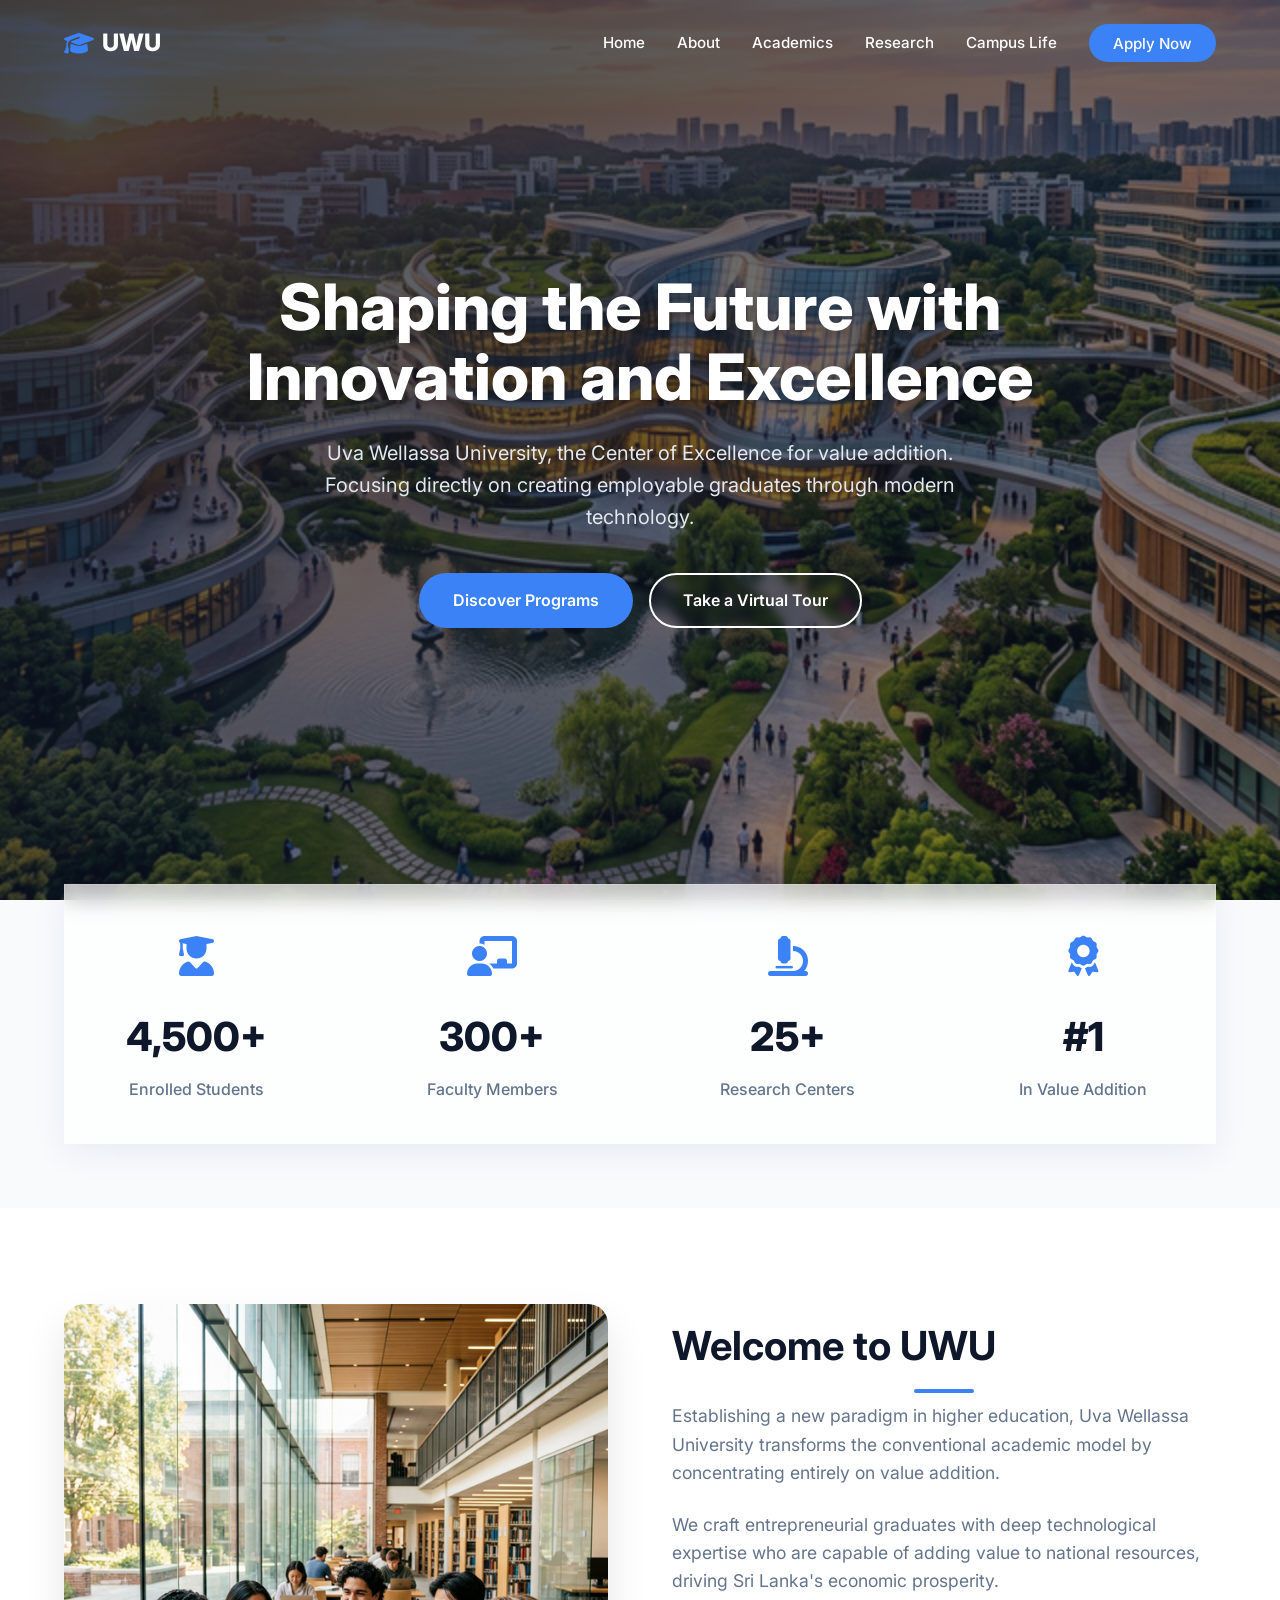
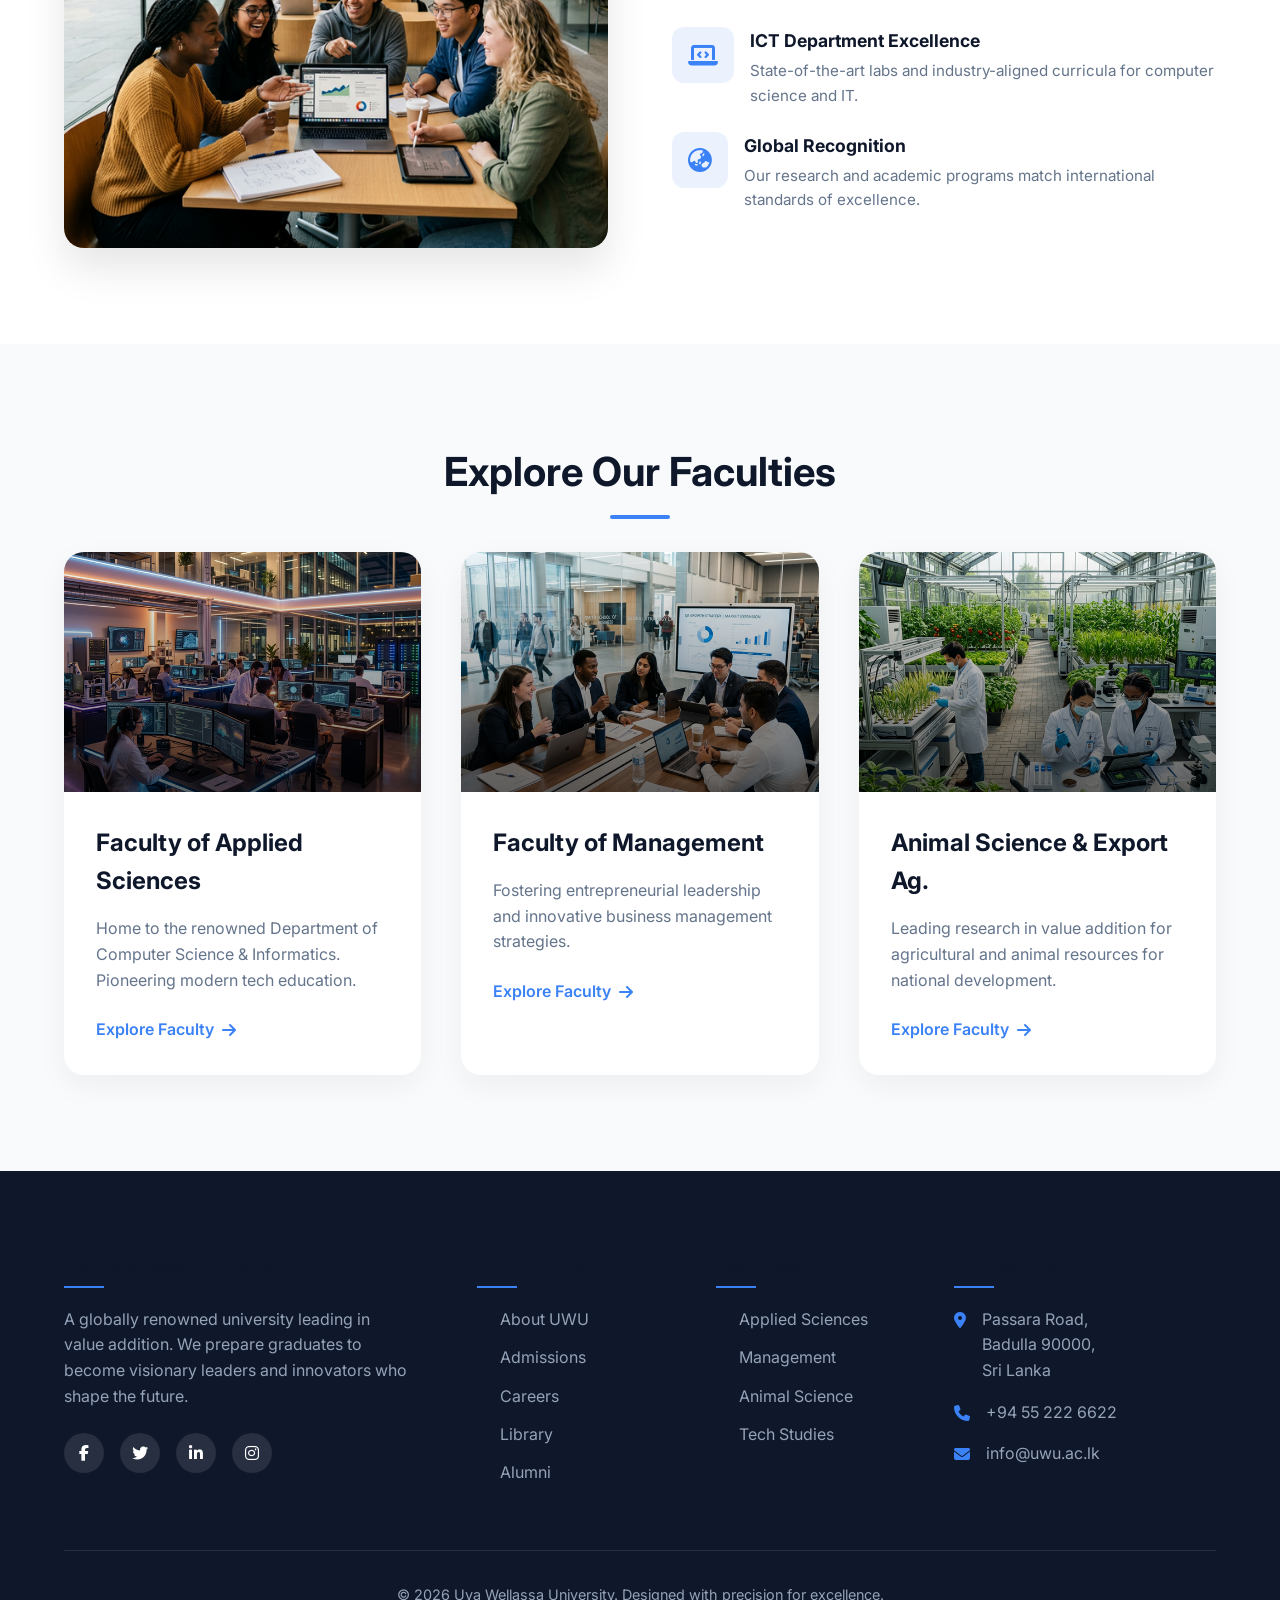
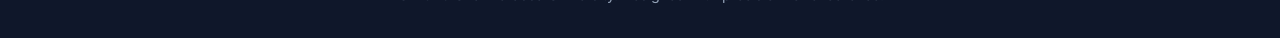
==== index.html @ 7078da2f "feat: Implement initial university website structure, styling, and image assets." ====
<!DOCTYPE html>
<html lang="en">

<head>
    <meta charset="UTF-8">
    <meta name="viewport" content="width=device-width, initial-scale=1.0">
    <title>Uva Wellassa University | Center of Excellence</title>

    <!-- Google Fonts -->
    <link rel="preconnect" href="https://fonts.googleapis.com">
    <link rel="preconnect" href="https://fonts.gstatic.com" crossorigin>
    <link href="https://fonts.googleapis.com/css2?family=Inter:wght@300;400;500;600;700;800&display=swap"
        rel="stylesheet">

    <!-- FontAwesome -->
    <link rel="stylesheet" href="https://cdnjs.cloudflare.com/ajax/libs/font-awesome/6.4.0/css/all.min.css">

    <!-- Custom CSS -->
    <link rel="stylesheet" href="assets/css/style.css">
</head>

<body>

    <!-- Header Navigation -->
    <header id="header">
        <div class="nav-container">
            <a href="#" class="logo">
                <i class="fa-solid fa-graduation-cap"></i>
                UWU
            </a>

            <nav>
                <ul class="nav-links" id="nav-links">
                    <li><a href="#">Home</a></li>
                    <li><a href="#about">About</a></li>
                    <li><a href="#academics">Academics</a></li>
                    <li><a href="#">Research</a></li>
                    <li><a href="#">Campus Life</a></li>
                    <li><a href="#" class="cta-btn">Apply Now</a></li>
                </ul>
            </nav>

            <div class="mobile-menu-btn" id="mobile-menu-btn">
                <i class="fa-solid fa-bars"></i>
            </div>
        </div>
    </header>

    <!-- Hero Section -->
    <section class="hero">
        <div class="hero-overlay"></div>
        <div class="hero-content">
            <h1 class="hero-title">Shaping the Future with Innovation and Excellence</h1>
            <p class="hero-subtitle">Uva Wellassa University, the Center of Excellence for value addition. Focusing
                directly on creating employable graduates through modern technology.</p>
            <div class="hero-buttons">
                <a href="#academics" class="btn btn-primary">Discover Programs</a>
                <a href="#" class="btn btn-outline">Take a Virtual Tour</a>
            </div>
        </div>
    </section>

    <!-- Stats Panel (Glassmorphism overlap) -->
    <section class="stats">
        <div class="stats-grid glass">
            <div class="stat-card">
                <div class="stat-icon"><i class="fa-solid fa-user-graduate"></i></div>
                <div class="stat-number">4,500+</div>
                <div class="stat-label">Enrolled Students</div>
            </div>
            <div class="stat-card">
                <div class="stat-icon"><i class="fa-solid fa-chalkboard-user"></i></div>
                <div class="stat-number">300+</div>
                <div class="stat-label">Faculty Members</div>
            </div>
            <div class="stat-card">
                <div class="stat-icon"><i class="fa-solid fa-microscope"></i></div>
                <div class="stat-number">25+</div>
                <div class="stat-label">Research Centers</div>
            </div>
            <div class="stat-card">
                <div class="stat-icon"><i class="fa-solid fa-award"></i></div>
                <div class="stat-number">#1</div>
                <div class="stat-label">In Value Addition</div>
            </div>
        </div>
    </section>

    <!-- About Section -->
    <section id="about" class="about">
        <div class="about-container">
            <div class="about-image">
                <img src="assets/images/students.png" alt="Students in modern library collaborating">
            </div>
            <div class="about-content">
                <h2 class="section-title" style="text-align: left;">Welcome to UWU</h2>
                <p>Establishing a new paradigm in higher education, Uva Wellassa University transforms the conventional
                    academic model by concentrating entirely on value addition.</p>
                <p>We craft entrepreneurial graduates with deep technological expertise who are capable of adding value
                    to national resources, driving Sri Lanka's economic prosperity.</p>

                <div class="feature-list">
                    <div class="feature-item">
                        <i class="fa-solid fa-laptop-code"></i>
                        <div class="feature-text">
                            <h4>ICT Department Excellence</h4>
                            <p>State-of-the-art labs and industry-aligned curricula for computer science and IT.</p>
                        </div>
                    </div>
                    <div class="feature-item">
                        <i class="fa-solid fa-earth-asia"></i>
                        <div class="feature-text">
                            <h4>Global Recognition</h4>
                            <p>Our research and academic programs match international standards of excellence.</p>
                        </div>
                    </div>
                </div>
            </div>
        </div>
    </section>

    <!-- Academics Section -->
    <section id="academics" class="academics">
        <h2 class="section-title">Explore Our Faculties</h2>

        <div class="programs-grid">
            <!-- Program 1 -->
            <div class="program-card">
                <div class="program-img">
                    <img src="assets/images/tech_lab.png" alt="Applied Sciences Lab">
                    <div class="program-img-overlay"></div>
                </div>
                <div class="program-content">
                    <h3>Faculty of Applied Sciences</h3>
                    <p>Home to the renowned Department of Computer Science & Informatics. Pioneering modern tech
                        education.</p>
                    <a href="#" class="learn-more">Explore Faculty <i class="fa-solid fa-arrow-right"></i></a>
                </div>
            </div>

            <!-- Program 2 -->
            <div class="program-card">
                <div class="program-img">
                    <img src="assets/images/management.png" alt="Management Faculty">
                    <div class="program-img-overlay"></div>
                </div>
                <div class="program-content">
                    <h3>Faculty of Management</h3>
                    <p>Fostering entrepreneurial leadership and innovative business management strategies.</p>
                    <a href="#" class="learn-more">Explore Faculty <i class="fa-solid fa-arrow-right"></i></a>
                </div>
            </div>

            <!-- Program 3 -->
            <div class="program-card">
                <div class="program-img">
                    <img src="assets/images/animal_science.png" alt="Animal Science">
                    <div class="program-img-overlay"></div>
                </div>
                <div class="program-content">
                    <h3>Animal Science & Export Ag.</h3>
                    <p>Leading research in value addition for agricultural and animal resources for national
                        development.</p>
                    <a href="#" class="learn-more">Explore Faculty <i class="fa-solid fa-arrow-right"></i></a>
                </div>
            </div>
        </div>
    </section>

    <!-- Footer Section -->
    <footer>
        <div class="footer-grid">
            <div class="footer-col about-col">
                <h3>Uva Wellassa University</h3>
                <p>A globally renowned university leading in value addition. We prepare graduates to become visionary
                    leaders and innovators who shape the future.</p>
                <div class="social-links">
                    <a href="#" class="social-icon"><i class="fa-brands fa-facebook-f"></i></a>
                    <a href="#" class="social-icon"><i class="fa-brands fa-twitter"></i></a>
                    <a href="#" class="social-icon"><i class="fa-brands fa-linkedin-in"></i></a>
                    <a href="#" class="social-icon"><i class="fa-brands fa-instagram"></i></a>
                </div>
            </div>

            <div class="footer-col">
                <h3>Quick Links</h3>
                <div class="footer-links">
                    <a href="#">About UWU</a>
                    <a href="#">Admissions</a>
                    <a href="#">Careers</a>
                    <a href="#">Library</a>
                    <a href="#">Alumni</a>
                </div>
            </div>

            <div class="footer-col">
                <h3>Faculties</h3>
                <div class="footer-links">
                    <a href="#">Applied Sciences</a>
                    <a href="#">Management</a>
                    <a href="#">Animal Science</a>
                    <a href="#">Tech Studies</a>
                </div>
            </div>

            <div class="footer-col">
                <h3>Contact Us</h3>
                <div class="contact-info">
                    <div class="contact-item">
                        <i class="fa-solid fa-location-dot"></i>
                        <span>Passara Road,<br>Badulla 90000,<br>Sri Lanka</span>
                    </div>
                    <div class="contact-item">
                        <i class="fa-solid fa-phone"></i>
                        <span>+94 55 222 6622</span>
                    </div>
                    <div class="contact-item">
                        <i class="fa-solid fa-envelope"></i>
                        <span>info@uwu.ac.lk</span>
                    </div>
                </div>
            </div>
        </div>

        <div class="footer-bottom">
            <p>&copy; 2026 Uva Wellassa University. Designed with precision for excellence.</p>
        </div>
    </footer>

    <!-- JavaScript for Navbar effects and mobile menu -->
    <script>
        // Navbar scroll effect
        const header = document.getElementById('header');

        window.addEventListener('scroll', () => {
            if (window.scrollY > 50) {
                header.classList.add('scrolled');
            } else {
                header.classList.remove('scrolled');
            }
        });

        // Mobile menu toggle
        const menuBtn = document.getElementById('mobile-menu-btn');
        const navLinks = document.getElementById('nav-links');

        menuBtn.addEventListener('click', () => {
            navLinks.classList.toggle('active');

            // Toggle icon
            const icon = menuBtn.querySelector('i');
            if (navLinks.classList.contains('active')) {
                icon.classList.remove('fa-bars');
                icon.classList.add('fa-xmark');
            } else {
                icon.classList.remove('fa-xmark');
                icon.classList.add('fa-bars');
            }
        });
    </script>
</body>

</html>
---- assets/css/style.css ----
/* Modern University CSS */
:root {
  --primary-color: #0f172a;
  --primary-light: #1e293b;
  --accent-color: #3b82f6;
  --accent-hover: #2563eb;
  --text-main: #334155;
  --text-muted: #64748b;
  --bg-color: #f8fafc;
  --white: #ffffff;
  --transition: all 0.3s cubic-bezier(0.4, 0, 0.2, 1);
}

* {
  margin: 0;
  padding: 0;
  box-sizing: border-box;
}

body {
  font-family: "Inter", sans-serif;
  background-color: var(--bg-color);
  color: var(--text-main);
  line-height: 1.6;
  overflow-x: hidden;
}

a {
  text-decoration: none;
  color: inherit;
}

ul {
  list-style: none;
}

/* Glassmorphism Classes */
.glass {
  background: rgba(255, 255, 255, 0.7);
  backdrop-filter: blur(10px);
  -webkit-backdrop-filter: blur(10px);
  border: 1px solid rgba(255, 255, 255, 0.18);
  box-shadow: 0 8px 32px 0 rgba(31, 38, 135, 0.07);
}

.glass-dark {
  background: rgba(15, 23, 42, 0.8);
  backdrop-filter: blur(12px);
  -webkit-backdrop-filter: blur(12px);
  border-bottom: 1px solid rgba(255, 255, 255, 0.05);
}

/* Typography */
h1,
h2,
h3,
h4 {
  font-weight: 700;
  color: var(--primary-color);
}

.section-title {
  text-align: center;
  font-size: 2.5rem;
  margin-bottom: 3rem;
  position: relative;
}

.section-title::after {
  content: "";
  position: absolute;
  bottom: -15px;
  left: 50%;
  transform: translateX(-50%);
  width: 60px;
  height: 4px;
  background-color: var(--accent-color);
  border-radius: 2px;
}

/* Header & Navbar */
header {
  position: fixed;
  width: 100%;
  top: 0;
  z-index: 1000;
  transition: var(--transition);
  padding: 1.5rem 5%;
}

header.scrolled {
  padding: 1rem 5%;
  background: rgba(255, 255, 255, 0.95);
  box-shadow: 0 4px 6px -1px rgba(0, 0, 0, 0.1);
  backdrop-filter: blur(10px);
}

.nav-container {
  display: flex;
  justify-content: space-between;
  align-items: center;
  max-width: 1400px;
  margin: 0 auto;
}

.logo {
  font-size: 1.5rem;
  font-weight: 800;
  color: var(--white);
  display: flex;
  align-items: center;
  gap: 0.5rem;
  transition: var(--transition);
}

header.scrolled .logo {
  color: var(--primary-color);
}

.logo i {
  color: var(--accent-color);
}

.nav-links {
  display: flex;
  gap: 2rem;
}

.nav-links a {
  color: var(--white);
  font-weight: 500;
  font-size: 0.95rem;
  transition: var(--transition);
  position: relative;
}

header.scrolled .nav-links a {
  color: var(--primary-color);
}

.nav-links a::after {
  content: "";
  position: absolute;
  bottom: -5px;
  left: 0;
  width: 0;
  height: 2px;
  background-color: var(--accent-color);
  transition: var(--transition);
}

.nav-links a:hover::after {
  width: 100%;
}

.nav-links a:hover {
  color: var(--accent-color);
}

.cta-btn {
  background-color: var(--accent-color);
  color: var(--white) !important;
  padding: 0.6rem 1.5rem;
  border-radius: 50px;
  font-weight: 600;
  transition: var(--transition);
}

.cta-btn::after {
  display: none;
}

.cta-btn:hover {
  background-color: var(--accent-hover);
  transform: translateY(-2px);
  box-shadow: 0 4px 12px rgba(59, 130, 246, 0.3);
}

.mobile-menu-btn {
  display: none;
  color: var(--white);
  font-size: 1.5rem;
  cursor: pointer;
}

header.scrolled .mobile-menu-btn {
  color: var(--primary-color);
}

/* Hero Section */
.hero {
  height: 100vh;
  position: relative;
  display: flex;
  align-items: center;
  justify-content: center;
  text-align: center;
  color: var(--white);
  padding: 0 20px;
  background-image: url("../images/hero_campus.png");
  background-size: cover;
  background-position: center;
  background-attachment: fixed;
}

.hero-overlay {
  position: absolute;
  top: 0;
  left: 0;
  width: 100%;
  height: 100%;
  background: linear-gradient(
    135deg,
    rgba(15, 23, 42, 0.8) 0%,
    rgba(15, 23, 42, 0.4) 100%
  );
}

.hero-content {
  position: relative;
  z-index: 10;
  max-width: 900px;
  animation: fadeIn 1.5s ease;
}

.hero-title {
  font-size: 4rem;
  font-weight: 800;
  line-height: 1.1;
  margin-bottom: 1.5rem;
  color: var(--white);
  text-shadow: 0 4px 12px rgba(0, 0, 0, 0.3);
}

.hero-subtitle {
  font-size: 1.25rem;
  font-weight: 400;
  margin-bottom: 2.5rem;
  color: #e2e8f0;
  max-width: 700px;
  margin-left: auto;
  margin-right: auto;
}

.hero-buttons {
  display: flex;
  gap: 1rem;
  justify-content: center;
}

.btn {
  padding: 0.8rem 2rem;
  border-radius: 50px;
  font-weight: 600;
  font-size: 1rem;
  cursor: pointer;
  transition: var(--transition);
  border: 2px solid transparent;
}

.btn-primary {
  background-color: var(--accent-color);
  color: var(--white);
}

.btn-primary:hover {
  background-color: var(--accent-hover);
  transform: translateY(-3px);
  box-shadow: 0 10px 20px rgba(59, 130, 246, 0.4);
}

.btn-outline {
  background-color: transparent;
  border-color: var(--white);
  color: var(--white);
  backdrop-filter: blur(5px);
}

.btn-outline:hover {
  background-color: var(--white);
  color: var(--primary-color);
  transform: translateY(-3px);
}

/* Features/Stats Section */
.stats {
  padding: 4rem 5%;
  margin-top: -80px;
  position: relative;
  z-index: 20;
}

.stats-grid {
  display: grid;
  grid-template-columns: repeat(auto-fit, minmax(250px, 1fr));
  gap: 2rem;
  max-width: 1400px;
  margin: 0 auto;
}

.stat-card {
  padding: 2.5rem;
  border-radius: 20px;
  text-align: center;
  transition: var(--transition);
}

.stat-card:hover {
  transform: translateY(-10px);
}

.stat-icon {
  font-size: 2.5rem;
  color: var(--accent-color);
  margin-bottom: 1rem;
}

.stat-number {
  font-size: 2.5rem;
  font-weight: 800;
  color: var(--primary-color);
  margin-bottom: 0.5rem;
}

.stat-label {
  color: var(--text-muted);
  font-weight: 500;
}

/* About Section */
.about {
  padding: 6rem 5%;
  background-color: var(--white);
}

.about-container {
  display: grid;
  grid-template-columns: 1fr 1fr;
  gap: 4rem;
  max-width: 1400px;
  margin: 0 auto;
  align-items: center;
}

.about-image {
  position: relative;
  border-radius: 20px;
  overflow: hidden;
  box-shadow: 0 20px 40px rgba(0, 0, 0, 0.1);
}

.about-image img {
  width: 100%;
  height: auto;
  display: block;
  transition: var(--transition);
}

.about-image:hover img {
  transform: scale(1.05);
}

.about-content h2 {
  font-size: 2.5rem;
  margin-bottom: 1.5rem;
}

.about-content p {
  color: var(--text-muted);
  font-size: 1.1rem;
  margin-bottom: 1.5rem;
}

.feature-list {
  margin-top: 2rem;
}

.feature-item {
  display: flex;
  align-items: flex-start;
  gap: 1rem;
  margin-bottom: 1.5rem;
}

.feature-item i {
  color: var(--accent-color);
  font-size: 1.5rem;
  background: rgba(59, 130, 246, 0.1);
  padding: 1rem;
  border-radius: 12px;
}

.feature-text h4 {
  margin-bottom: 0.25rem;
  font-size: 1.1rem;
}

.feature-text p {
  font-size: 0.95rem;
  margin-bottom: 0;
}

/* Academics Section */
.academics {
  padding: 6rem 5%;
  background-color: var(--bg-color);
}

.programs-grid {
  display: grid;
  grid-template-columns: repeat(auto-fit, minmax(350px, 1fr));
  gap: 2.5rem;
  max-width: 1400px;
  margin: 0 auto;
}

.program-card {
  border-radius: 20px;
  overflow: hidden;
  background: var(--white);
  box-shadow: 0 10px 30px rgba(0, 0, 0, 0.05);
  transition: var(--transition);
  position: relative;
  group: hover;
}

.program-card:hover {
  transform: translateY(-10px);
  box-shadow: 0 20px 40px rgba(0, 0, 0, 0.1);
}

.program-img {
  height: 240px;
  background-color: #eee;
  position: relative;
  overflow: hidden;
}

.program-img img {
  width: 100%;
  height: 100%;
  object-fit: cover;
  transition: transform 0.5s ease;
}

.program-card:hover .program-img img {
  transform: scale(1.1);
}

.program-img-overlay {
  position: absolute;
  top: 0;
  left: 0;
  right: 0;
  bottom: 0;
  background: linear-gradient(
    to bottom,
    rgba(0, 0, 0, 0) 0%,
    rgba(0, 0, 0, 0.6) 100%
  );
}

.program-content {
  padding: 2rem;
}

.program-content h3 {
  font-size: 1.5rem;
  margin-bottom: 1rem;
  transition: var(--transition);
}

.program-content p {
  color: var(--text-muted);
  margin-bottom: 1.5rem;
}

.program-card:hover .program-content h3 {
  color: var(--accent-color);
}

.learn-more {
  display: inline-flex;
  align-items: center;
  gap: 0.5rem;
  color: var(--accent-color);
  font-weight: 600;
}

.learn-more i {
  transition: var(--transition);
}

.program-card:hover .learn-more i {
  transform: translateX(5px);
}

/* Footer Section */
footer {
  background-color: var(--primary-color);
  color: var(--white);
  padding: 5rem 5% 2rem;
}

.footer-grid {
  display: grid;
  grid-template-columns: 2fr 1fr 1fr 1.5fr;
  gap: 4rem;
  max-width: 1400px;
  margin: 0 auto;
  margin-bottom: 4rem;
}

.footer-col h3 {
  font-size: 1.25rem;
  margin-bottom: 1.5rem;
  position: relative;
  display: inline-block;
}

.footer-col h3::after {
  content: "";
  position: absolute;
  left: 0;
  bottom: -5px;
  width: 40px;
  height: 2px;
  background-color: var(--accent-color);
}

.footer-col.about-col p {
  color: #94a3b8;
  margin-bottom: 1.5rem;
}

.social-links {
  display: flex;
  gap: 1rem;
}

.social-icon {
  width: 40px;
  height: 40px;
  border-radius: 50%;
  background: rgba(255, 255, 255, 0.1);
  display: flex;
  align-items: center;
  justify-content: center;
  transition: var(--transition);
}

.social-icon:hover {
  background: var(--accent-color);
  transform: translateY(-3px);
}

.footer-links {
  display: flex;
  flex-direction: column;
  gap: 0.8rem;
}

.footer-links a {
  color: #94a3b8;
  transition: var(--transition);
  display: inline-flex;
  align-items: center;
  gap: 0.5rem;
}

.footer-links a::before {
  content: "→";
  color: var(--accent-color);
  opacity: 0;
  transform: translateX(-10px);
  transition: var(--transition);
}

.footer-links a:hover::before {
  opacity: 1;
  transform: translateX(0);
}

.footer-links a:hover {
  color: var(--white);
  padding-left: 5px;
}

.contact-info {
  display: flex;
  flex-direction: column;
  gap: 1rem;
}

.contact-item {
  display: flex;
  align-items: flex-start;
  gap: 1rem;
  color: #94a3b8;
}

.contact-item i {
  color: var(--accent-color);
  margin-top: 5px;
}

.footer-bottom {
  text-align: center;
  padding-top: 2rem;
  border-top: 1px solid rgba(255, 255, 255, 0.1);
  color: #94a3b8;
  font-size: 0.9rem;
}

/* Animations */
@keyframes fadeIn {
  from {
    opacity: 0;
    transform: translateY(20px);
  }
  to {
    opacity: 1;
    transform: translateY(0);
  }
}

/* Responsive Design */
@media (max-width: 1024px) {
  .hero-title {
    font-size: 3rem;
  }
  .about-container {
    grid-template-columns: 1fr;
    gap: 3rem;
  }
  .about-image {
    order: -1;
  }
  .footer-grid {
    grid-template-columns: 1fr 1fr;
    gap: 3rem;
  }
}

@media (max-width: 768px) {
  .nav-links {
    position: fixed;
    top: 0;
    right: -100%;
    width: 250px;
    height: 100vh;
    background: var(--primary-color);
    flex-direction: column;
    padding: 80px 30px;
    transition: var(--transition);
    box-shadow: -5px 0 15px rgba(0, 0, 0, 0.1);
  }

  .nav-links.active {
    right: 0;
  }

  .mobile-menu-btn {
    display: block;
    z-index: 1001;
  }

  .hero-title {
    font-size: 2.5rem;
  }
  .stats {
    margin-top: 0;
    padding: 2rem 5%;
  }
  .stats-grid {
    gap: 1rem;
  }
  .footer-grid {
    grid-template-columns: 1fr;
  }
}
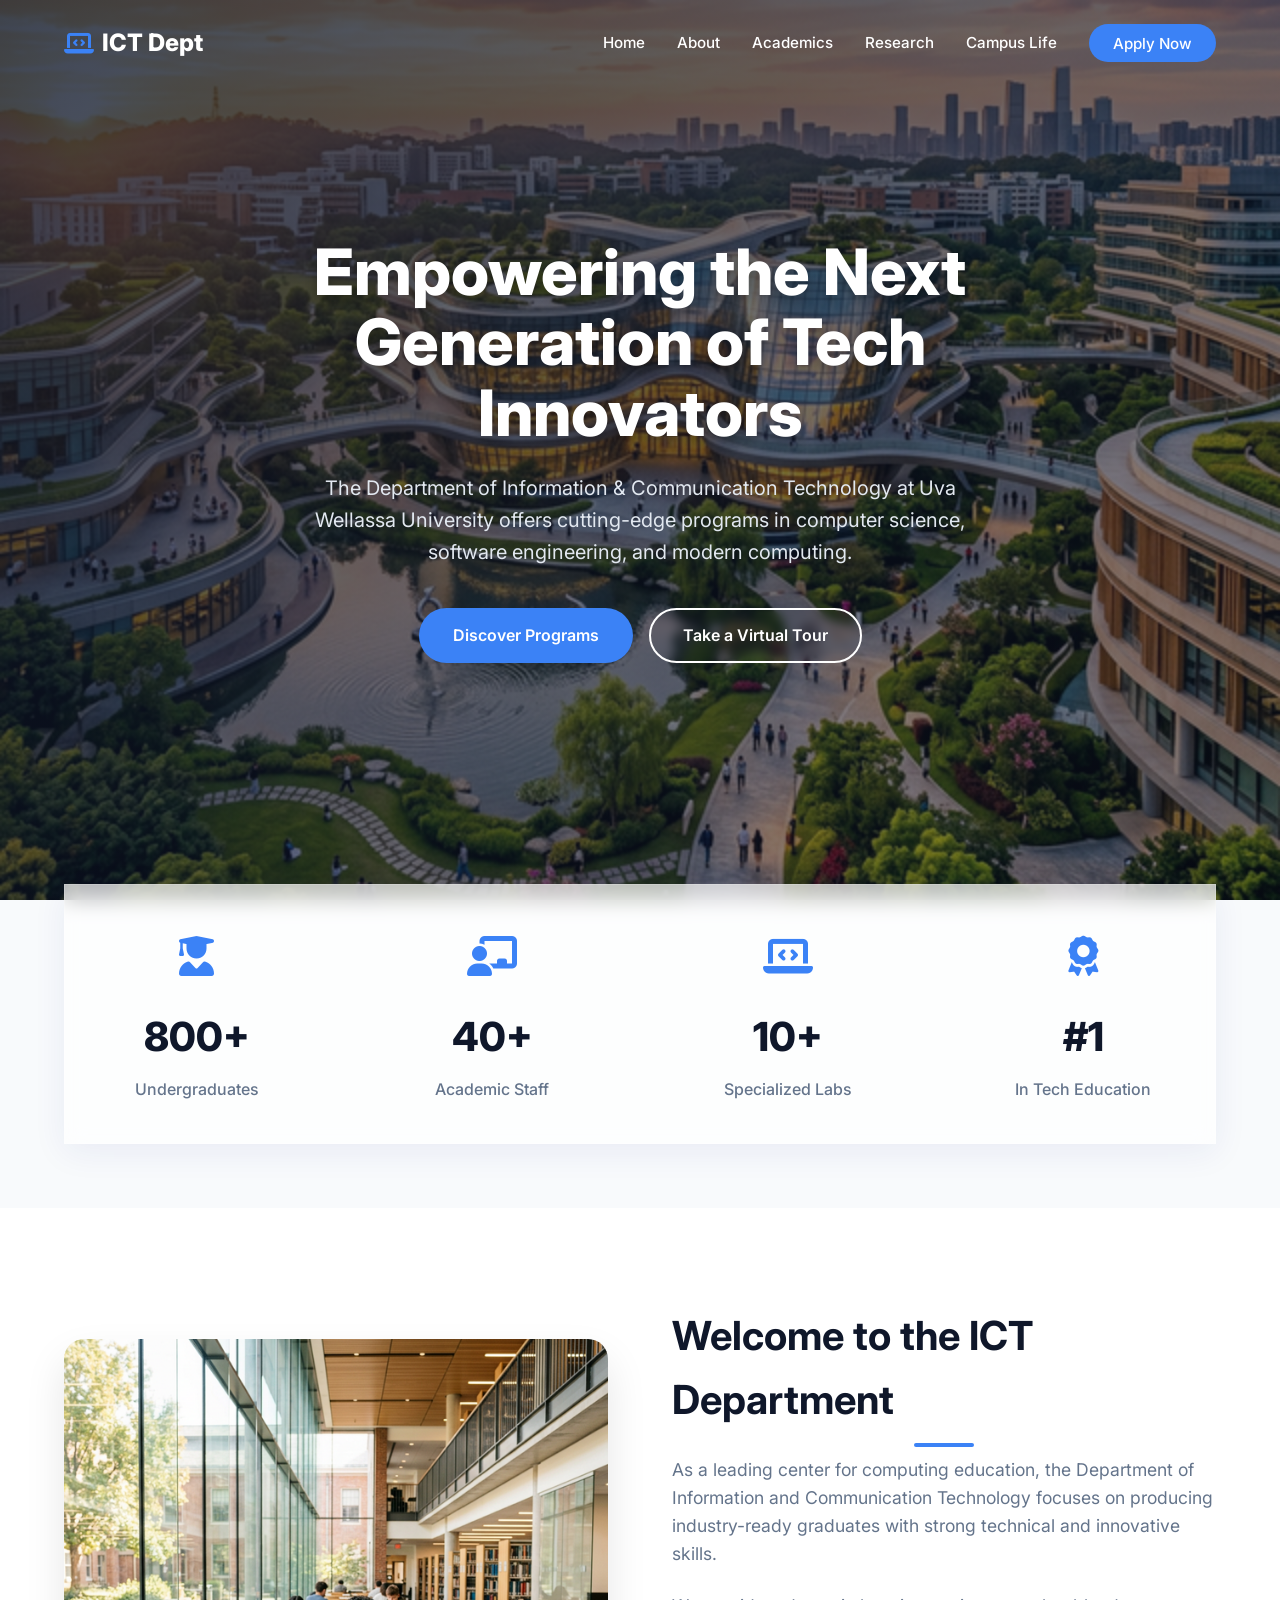
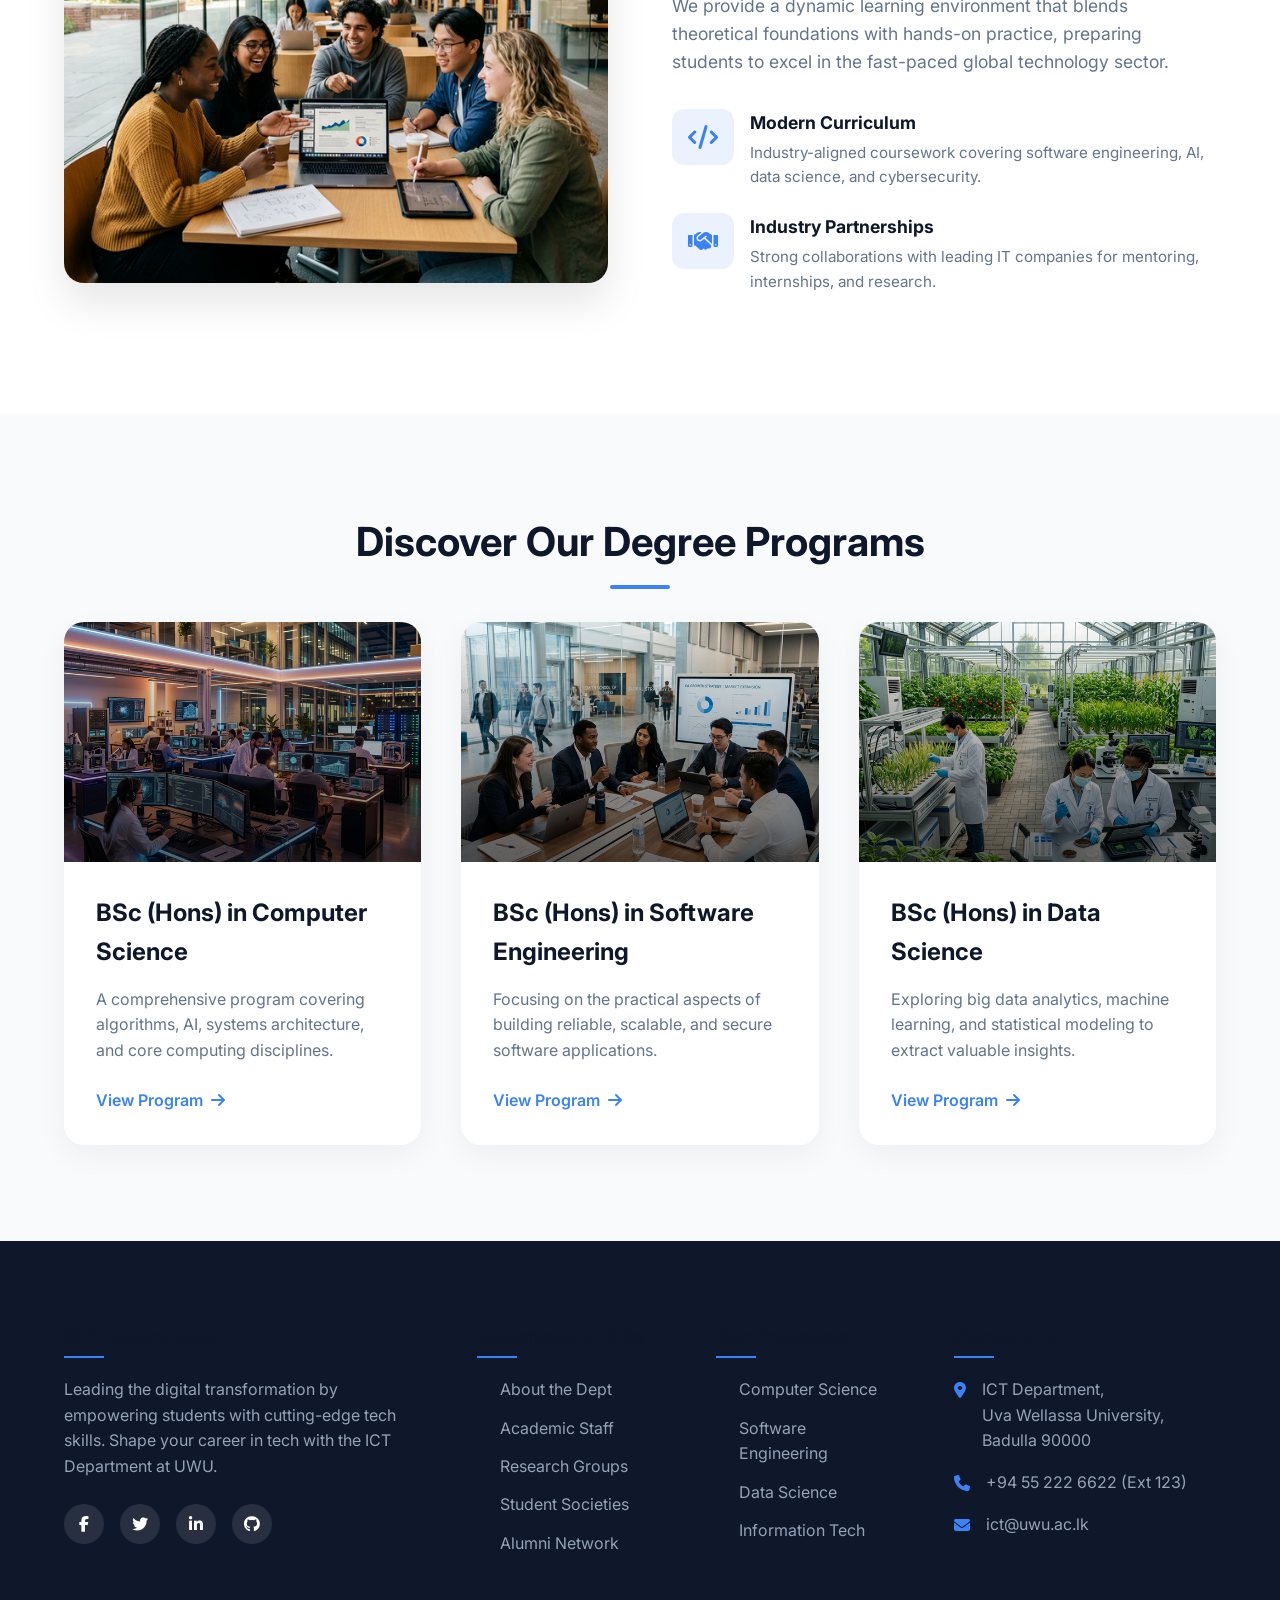
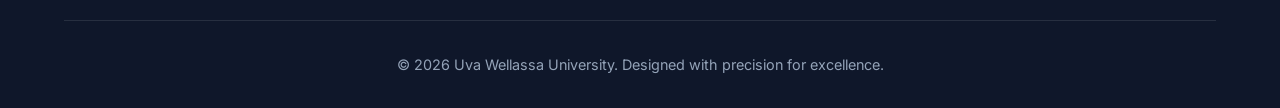
==== commit 188d94b6: "feat: Transform website content to exclusively represent the ICT Department." ====
--- a/index.html
+++ b/index.html
@@ -4,7 +4,7 @@
 <head>
     <meta charset="UTF-8">
     <meta name="viewport" content="width=device-width, initial-scale=1.0">
-    <title>Uva Wellassa University | Center of Excellence</title>
+    <title>ICT Department | Uva Wellassa University</title>
 
     <!-- Google Fonts -->
     <link rel="preconnect" href="https://fonts.googleapis.com">
@@ -25,8 +25,8 @@
     <header id="header">
         <div class="nav-container">
             <a href="#" class="logo">
-                <i class="fa-solid fa-graduation-cap"></i>
-                UWU
+                <i class="fa-solid fa-laptop-code"></i>
+                ICT Dept
             </a>
 
             <nav>
@@ -50,9 +50,9 @@
     <section class="hero">
         <div class="hero-overlay"></div>
         <div class="hero-content">
-            <h1 class="hero-title">Shaping the Future with Innovation and Excellence</h1>
-            <p class="hero-subtitle">Uva Wellassa University, the Center of Excellence for value addition. Focusing
-                directly on creating employable graduates through modern technology.</p>
+            <h1 class="hero-title">Empowering the Next Generation of Tech Innovators</h1>
+            <p class="hero-subtitle">The Department of Information & Communication Technology at Uva Wellassa University
+                offers cutting-edge programs in computer science, software engineering, and modern computing.</p>
             <div class="hero-buttons">
                 <a href="#academics" class="btn btn-primary">Discover Programs</a>
                 <a href="#" class="btn btn-outline">Take a Virtual Tour</a>
@@ -65,23 +65,23 @@
         <div class="stats-grid glass">
             <div class="stat-card">
                 <div class="stat-icon"><i class="fa-solid fa-user-graduate"></i></div>
-                <div class="stat-number">4,500+</div>
-                <div class="stat-label">Enrolled Students</div>
+                <div class="stat-number">800+</div>
+                <div class="stat-label">Undergraduates</div>
             </div>
             <div class="stat-card">
                 <div class="stat-icon"><i class="fa-solid fa-chalkboard-user"></i></div>
-                <div class="stat-number">300+</div>
-                <div class="stat-label">Faculty Members</div>
-            </div>
-            <div class="stat-card">
-                <div class="stat-icon"><i class="fa-solid fa-microscope"></i></div>
-                <div class="stat-number">25+</div>
-                <div class="stat-label">Research Centers</div>
+                <div class="stat-number">40+</div>
+                <div class="stat-label">Academic Staff</div>
+            </div>
+            <div class="stat-card">
+                <div class="stat-icon"><i class="fa-solid fa-laptop-code"></i></div>
+                <div class="stat-number">10+</div>
+                <div class="stat-label">Specialized Labs</div>
             </div>
             <div class="stat-card">
                 <div class="stat-icon"><i class="fa-solid fa-award"></i></div>
                 <div class="stat-number">#1</div>
-                <div class="stat-label">In Value Addition</div>
+                <div class="stat-label">In Tech Education</div>
             </div>
         </div>
     </section>
@@ -93,25 +93,28 @@
                 <img src="assets/images/students.png" alt="Students in modern library collaborating">
             </div>
             <div class="about-content">
-                <h2 class="section-title" style="text-align: left;">Welcome to UWU</h2>
-                <p>Establishing a new paradigm in higher education, Uva Wellassa University transforms the conventional
-                    academic model by concentrating entirely on value addition.</p>
-                <p>We craft entrepreneurial graduates with deep technological expertise who are capable of adding value
-                    to national resources, driving Sri Lanka's economic prosperity.</p>
+                <h2 class="section-title" style="text-align: left;">Welcome to the ICT Department</h2>
+                <p>As a leading center for computing education, the Department of Information and Communication
+                    Technology
+                    focuses on producing industry-ready graduates with strong technical and innovative skills.</p>
+                <p>We provide a dynamic learning environment that blends theoretical foundations with hands-on practice,
+                    preparing students to excel in the fast-paced global technology sector.</p>
 
                 <div class="feature-list">
                     <div class="feature-item">
-                        <i class="fa-solid fa-laptop-code"></i>
+                        <i class="fa-solid fa-code"></i>
                         <div class="feature-text">
-                            <h4>ICT Department Excellence</h4>
-                            <p>State-of-the-art labs and industry-aligned curricula for computer science and IT.</p>
+                            <h4>Modern Curriculum</h4>
+                            <p>Industry-aligned coursework covering software engineering, AI, data science, and
+                                cybersecurity.</p>
                         </div>
                     </div>
                     <div class="feature-item">
-                        <i class="fa-solid fa-earth-asia"></i>
+                        <i class="fa-solid fa-handshake"></i>
                         <div class="feature-text">
-                            <h4>Global Recognition</h4>
-                            <p>Our research and academic programs match international standards of excellence.</p>
+                            <h4>Industry Partnerships</h4>
+                            <p>Strong collaborations with leading IT companies for mentoring, internships, and research.
+                            </p>
                         </div>
                     </div>
                 </div>
@@ -121,47 +124,48 @@
 
     <!-- Academics Section -->
     <section id="academics" class="academics">
-        <h2 class="section-title">Explore Our Faculties</h2>
+        <h2 class="section-title">Discover Our Degree Programs</h2>
 
         <div class="programs-grid">
             <!-- Program 1 -->
             <div class="program-card">
                 <div class="program-img">
-                    <img src="assets/images/tech_lab.png" alt="Applied Sciences Lab">
+                    <img src="assets/images/tech_lab.png" alt="Computer Science Program">
                     <div class="program-img-overlay"></div>
                 </div>
                 <div class="program-content">
-                    <h3>Faculty of Applied Sciences</h3>
-                    <p>Home to the renowned Department of Computer Science & Informatics. Pioneering modern tech
-                        education.</p>
-                    <a href="#" class="learn-more">Explore Faculty <i class="fa-solid fa-arrow-right"></i></a>
+                    <h3>BSc (Hons) in Computer Science</h3>
+                    <p>A comprehensive program covering algorithms, AI, systems architecture, and core computing
+                        disciplines.</p>
+                    <a href="#" class="learn-more">View Program <i class="fa-solid fa-arrow-right"></i></a>
                 </div>
             </div>
 
             <!-- Program 2 -->
             <div class="program-card">
                 <div class="program-img">
-                    <img src="assets/images/management.png" alt="Management Faculty">
+                    <img src="assets/images/management.png" alt="Software Engineering Program">
                     <div class="program-img-overlay"></div>
                 </div>
                 <div class="program-content">
-                    <h3>Faculty of Management</h3>
-                    <p>Fostering entrepreneurial leadership and innovative business management strategies.</p>
-                    <a href="#" class="learn-more">Explore Faculty <i class="fa-solid fa-arrow-right"></i></a>
+                    <h3>BSc (Hons) in Software Engineering</h3>
+                    <p>Focusing on the practical aspects of building reliable, scalable, and secure software
+                        applications.</p>
+                    <a href="#" class="learn-more">View Program <i class="fa-solid fa-arrow-right"></i></a>
                 </div>
             </div>
 
             <!-- Program 3 -->
             <div class="program-card">
                 <div class="program-img">
-                    <img src="assets/images/animal_science.png" alt="Animal Science">
+                    <img src="assets/images/animal_science.png" alt="Data Science Program">
                     <div class="program-img-overlay"></div>
                 </div>
                 <div class="program-content">
-                    <h3>Animal Science & Export Ag.</h3>
-                    <p>Leading research in value addition for agricultural and animal resources for national
-                        development.</p>
-                    <a href="#" class="learn-more">Explore Faculty <i class="fa-solid fa-arrow-right"></i></a>
+                    <h3>BSc (Hons) in Data Science</h3>
+                    <p>Exploring big data analytics, machine learning, and statistical modeling to extract valuable
+                        insights.</p>
+                    <a href="#" class="learn-more">View Program <i class="fa-solid fa-arrow-right"></i></a>
                 </div>
             </div>
         </div>
@@ -171,35 +175,35 @@
     <footer>
         <div class="footer-grid">
             <div class="footer-col about-col">
-                <h3>Uva Wellassa University</h3>
-                <p>A globally renowned university leading in value addition. We prepare graduates to become visionary
-                    leaders and innovators who shape the future.</p>
+                <h3>ICT Department</h3>
+                <p>Leading the digital transformation by empowering students with cutting-edge tech skills. Shape your
+                    career in tech with the ICT Department at UWU.</p>
                 <div class="social-links">
                     <a href="#" class="social-icon"><i class="fa-brands fa-facebook-f"></i></a>
                     <a href="#" class="social-icon"><i class="fa-brands fa-twitter"></i></a>
                     <a href="#" class="social-icon"><i class="fa-brands fa-linkedin-in"></i></a>
-                    <a href="#" class="social-icon"><i class="fa-brands fa-instagram"></i></a>
+                    <a href="#" class="social-icon"><i class="fa-brands fa-github"></i></a>
                 </div>
             </div>
 
             <div class="footer-col">
-                <h3>Quick Links</h3>
+                <h3>Department Links</h3>
                 <div class="footer-links">
-                    <a href="#">About UWU</a>
-                    <a href="#">Admissions</a>
-                    <a href="#">Careers</a>
-                    <a href="#">Library</a>
-                    <a href="#">Alumni</a>
+                    <a href="#">About the Dept</a>
+                    <a href="#">Academic Staff</a>
+                    <a href="#">Research Groups</a>
+                    <a href="#">Student Societies</a>
+                    <a href="#">Alumni Network</a>
                 </div>
             </div>
 
             <div class="footer-col">
-                <h3>Faculties</h3>
+                <h3>Our Programs</h3>
                 <div class="footer-links">
-                    <a href="#">Applied Sciences</a>
-                    <a href="#">Management</a>
-                    <a href="#">Animal Science</a>
-                    <a href="#">Tech Studies</a>
+                    <a href="#">Computer Science</a>
+                    <a href="#">Software Engineering</a>
+                    <a href="#">Data Science</a>
+                    <a href="#">Information Tech</a>
                 </div>
             </div>
 
@@ -208,15 +212,15 @@
                 <div class="contact-info">
                     <div class="contact-item">
                         <i class="fa-solid fa-location-dot"></i>
-                        <span>Passara Road,<br>Badulla 90000,<br>Sri Lanka</span>
+                        <span>ICT Department,<br>Uva Wellassa University,<br>Badulla 90000</span>
                     </div>
                     <div class="contact-item">
                         <i class="fa-solid fa-phone"></i>
-                        <span>+94 55 222 6622</span>
+                        <span>+94 55 222 6622 (Ext 123)</span>
                     </div>
                     <div class="contact-item">
                         <i class="fa-solid fa-envelope"></i>
-                        <span>info@uwu.ac.lk</span>
+                        <span>ict@uwu.ac.lk</span>
                     </div>
                 </div>
             </div>
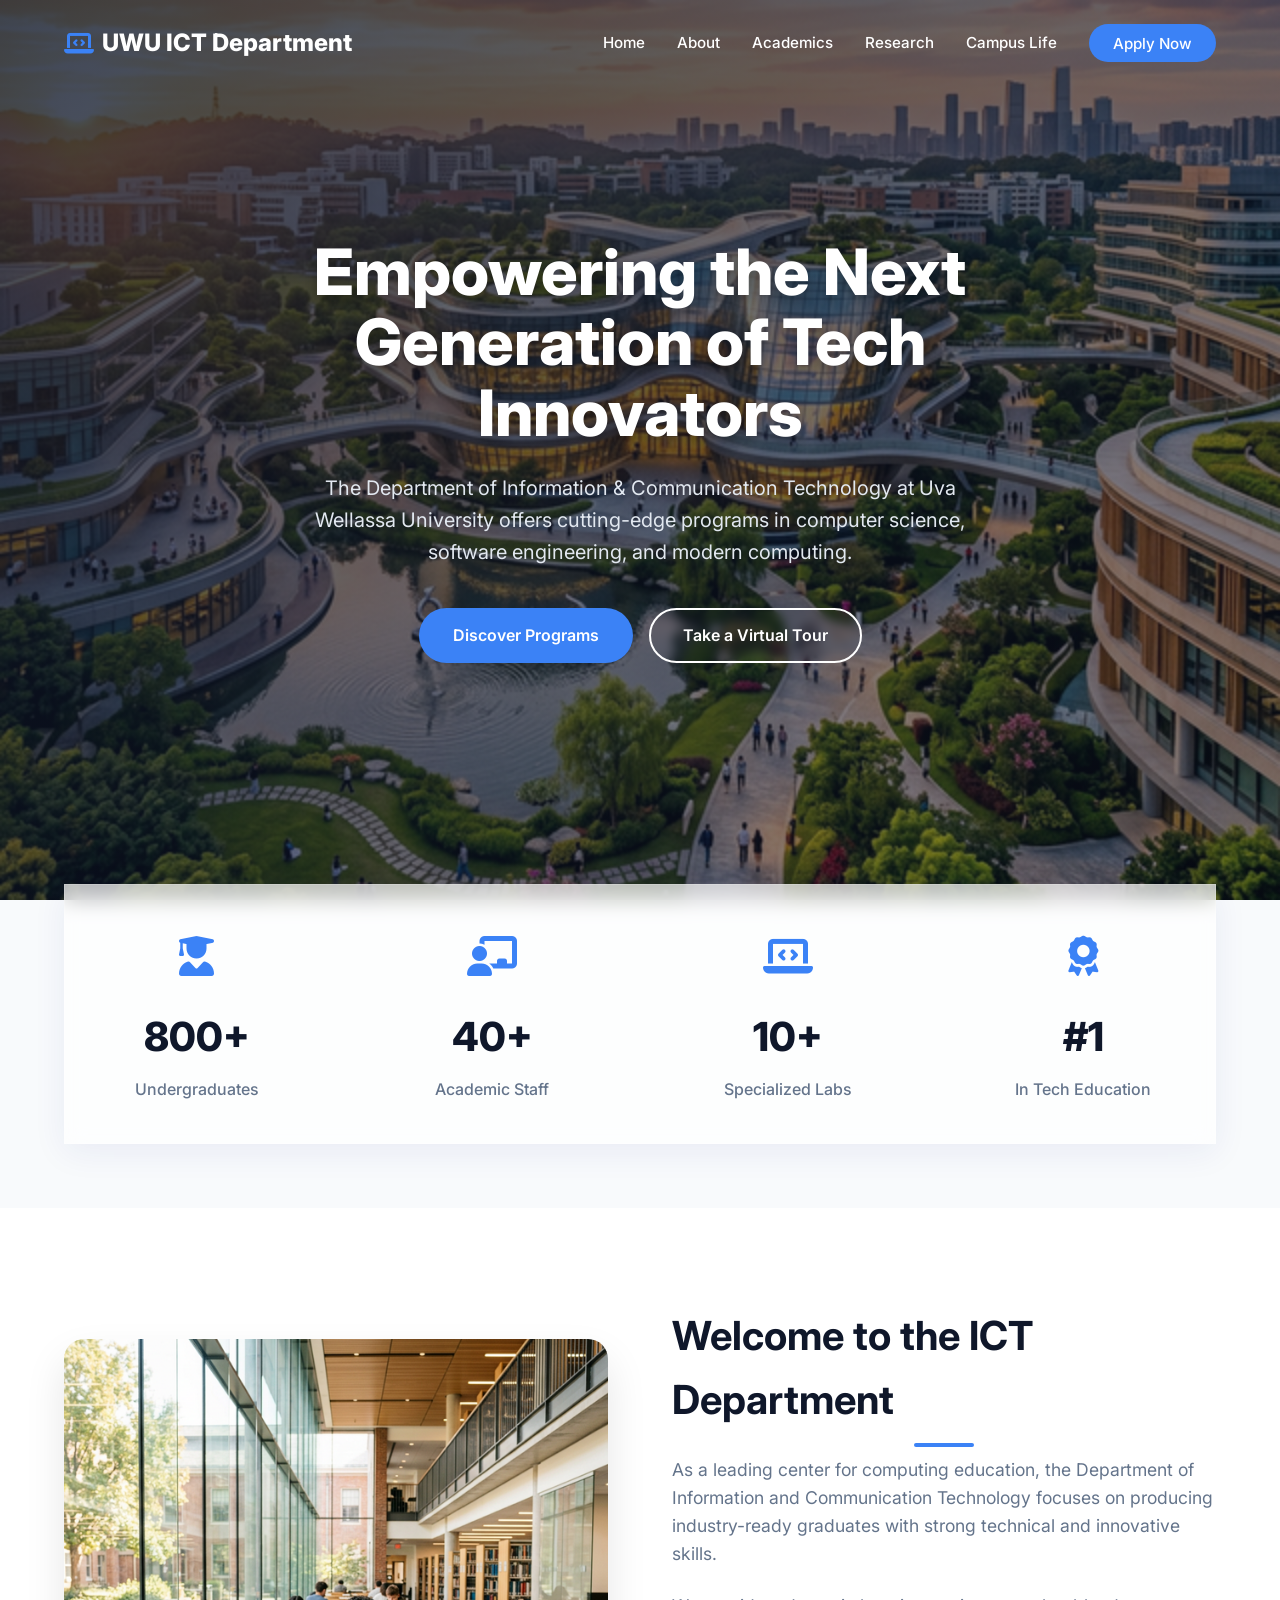
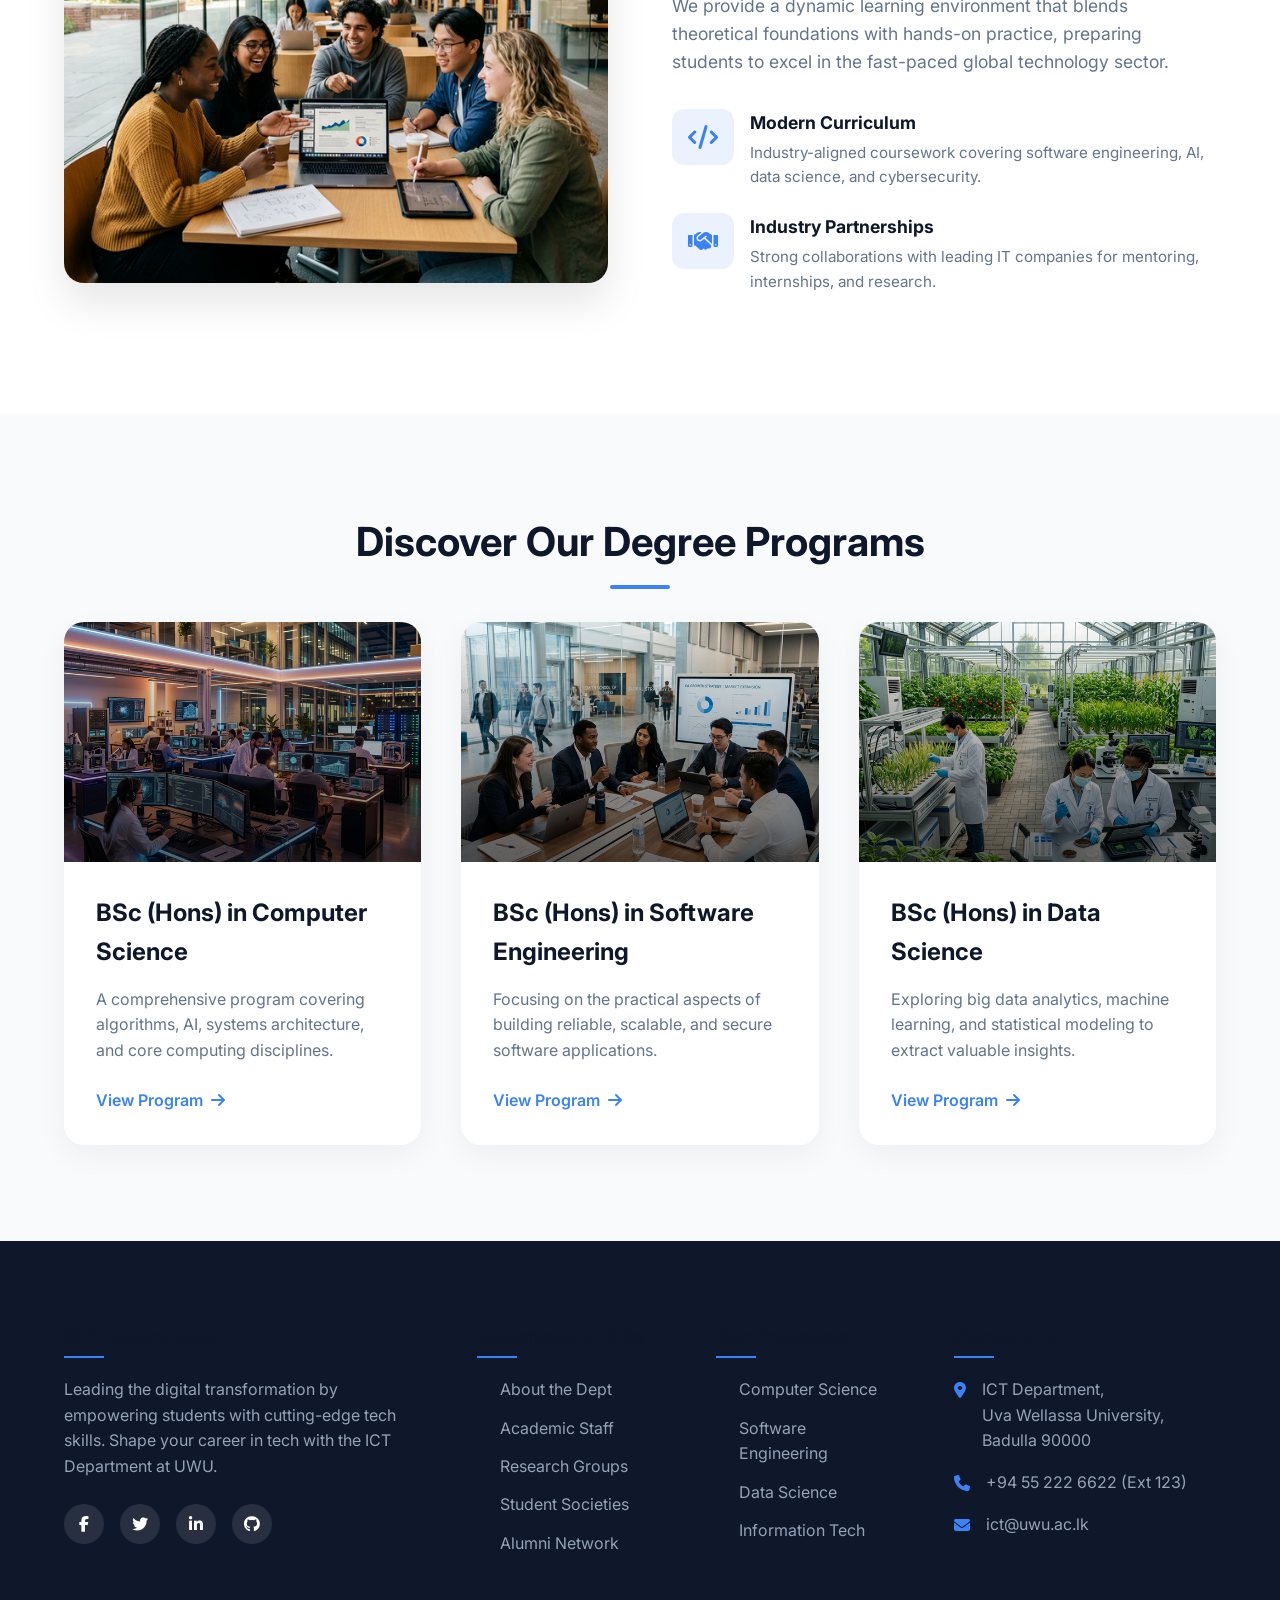
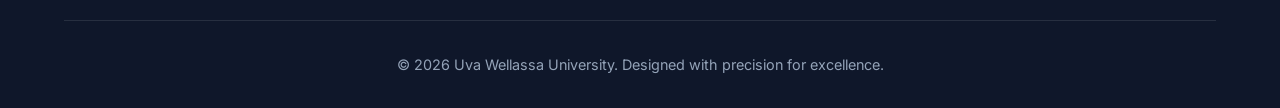
==== commit bc662001: "feat: Update logo text to reflect full department name" ====
--- a/index.html
+++ b/index.html
@@ -26,7 +26,7 @@
         <div class="nav-container">
             <a href="#" class="logo">
                 <i class="fa-solid fa-laptop-code"></i>
-                ICT Dept
+                UWU ICT Department
             </a>
 
             <nav>
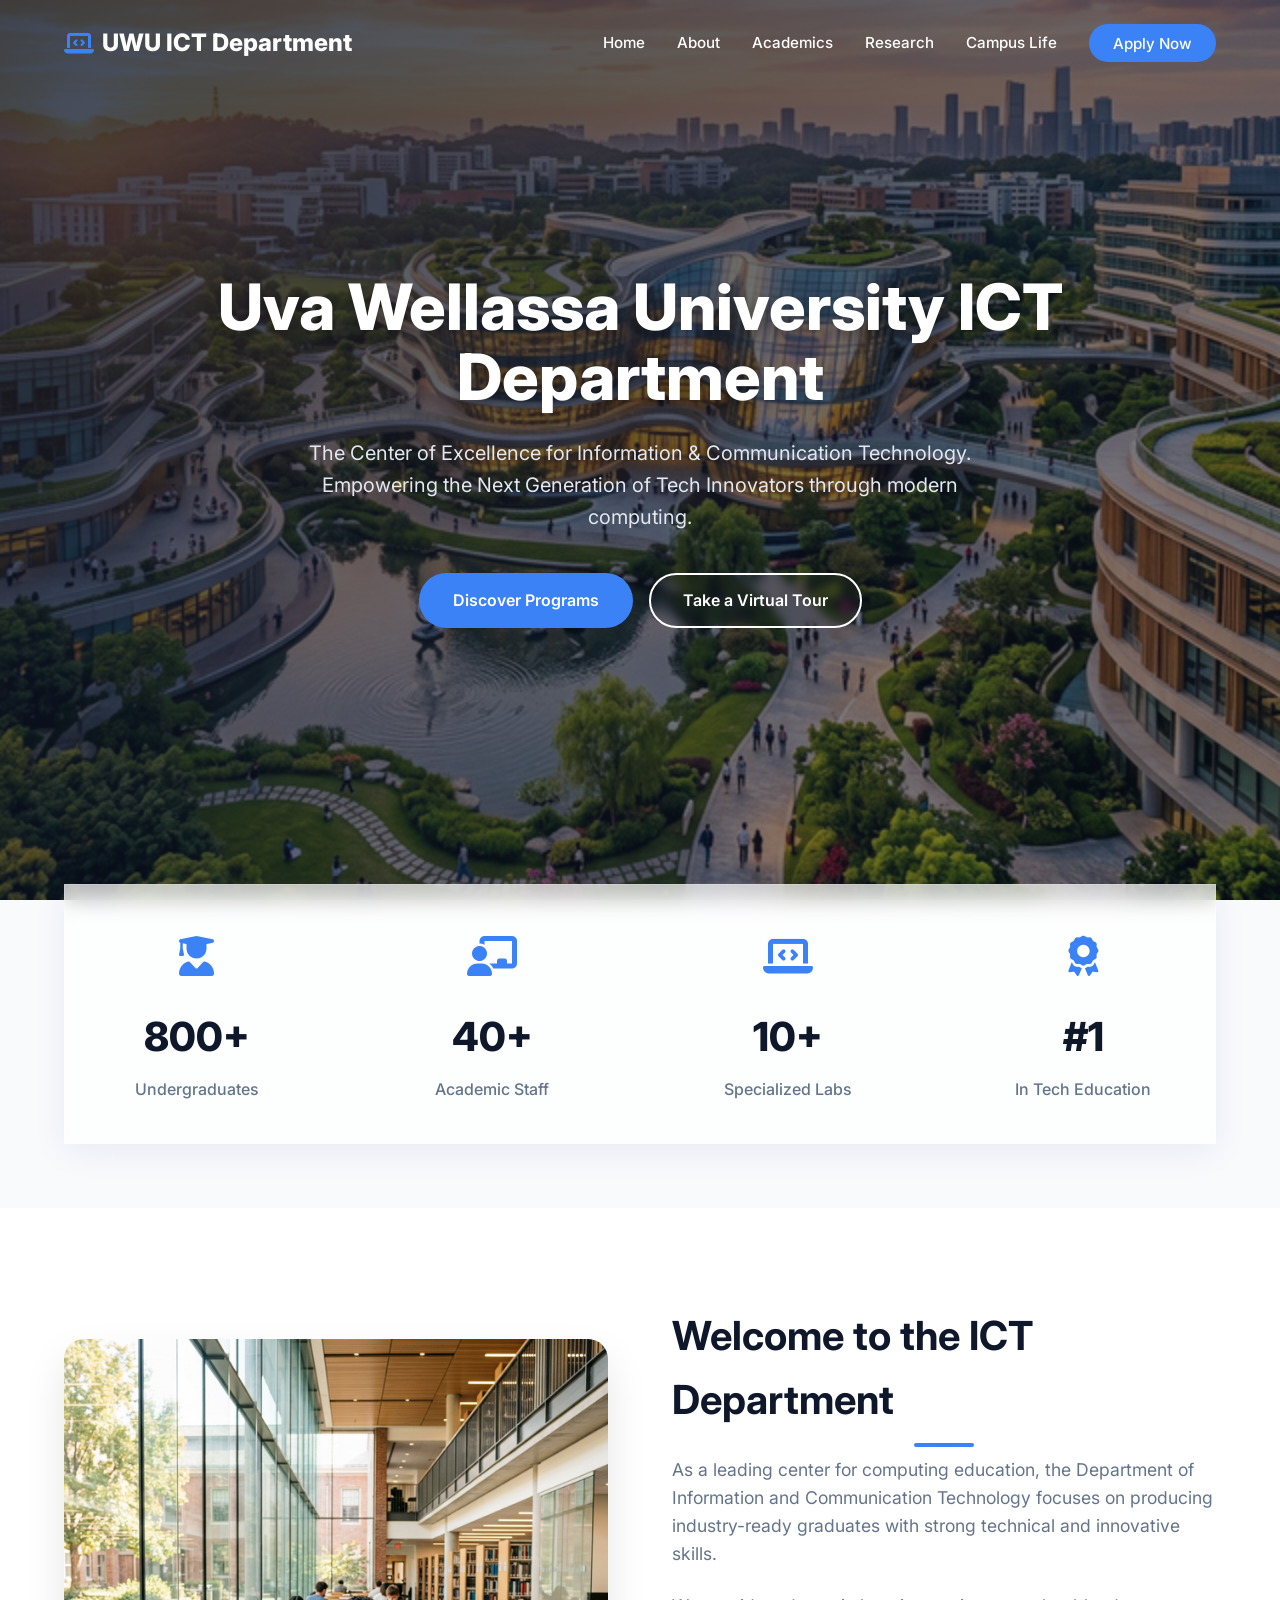
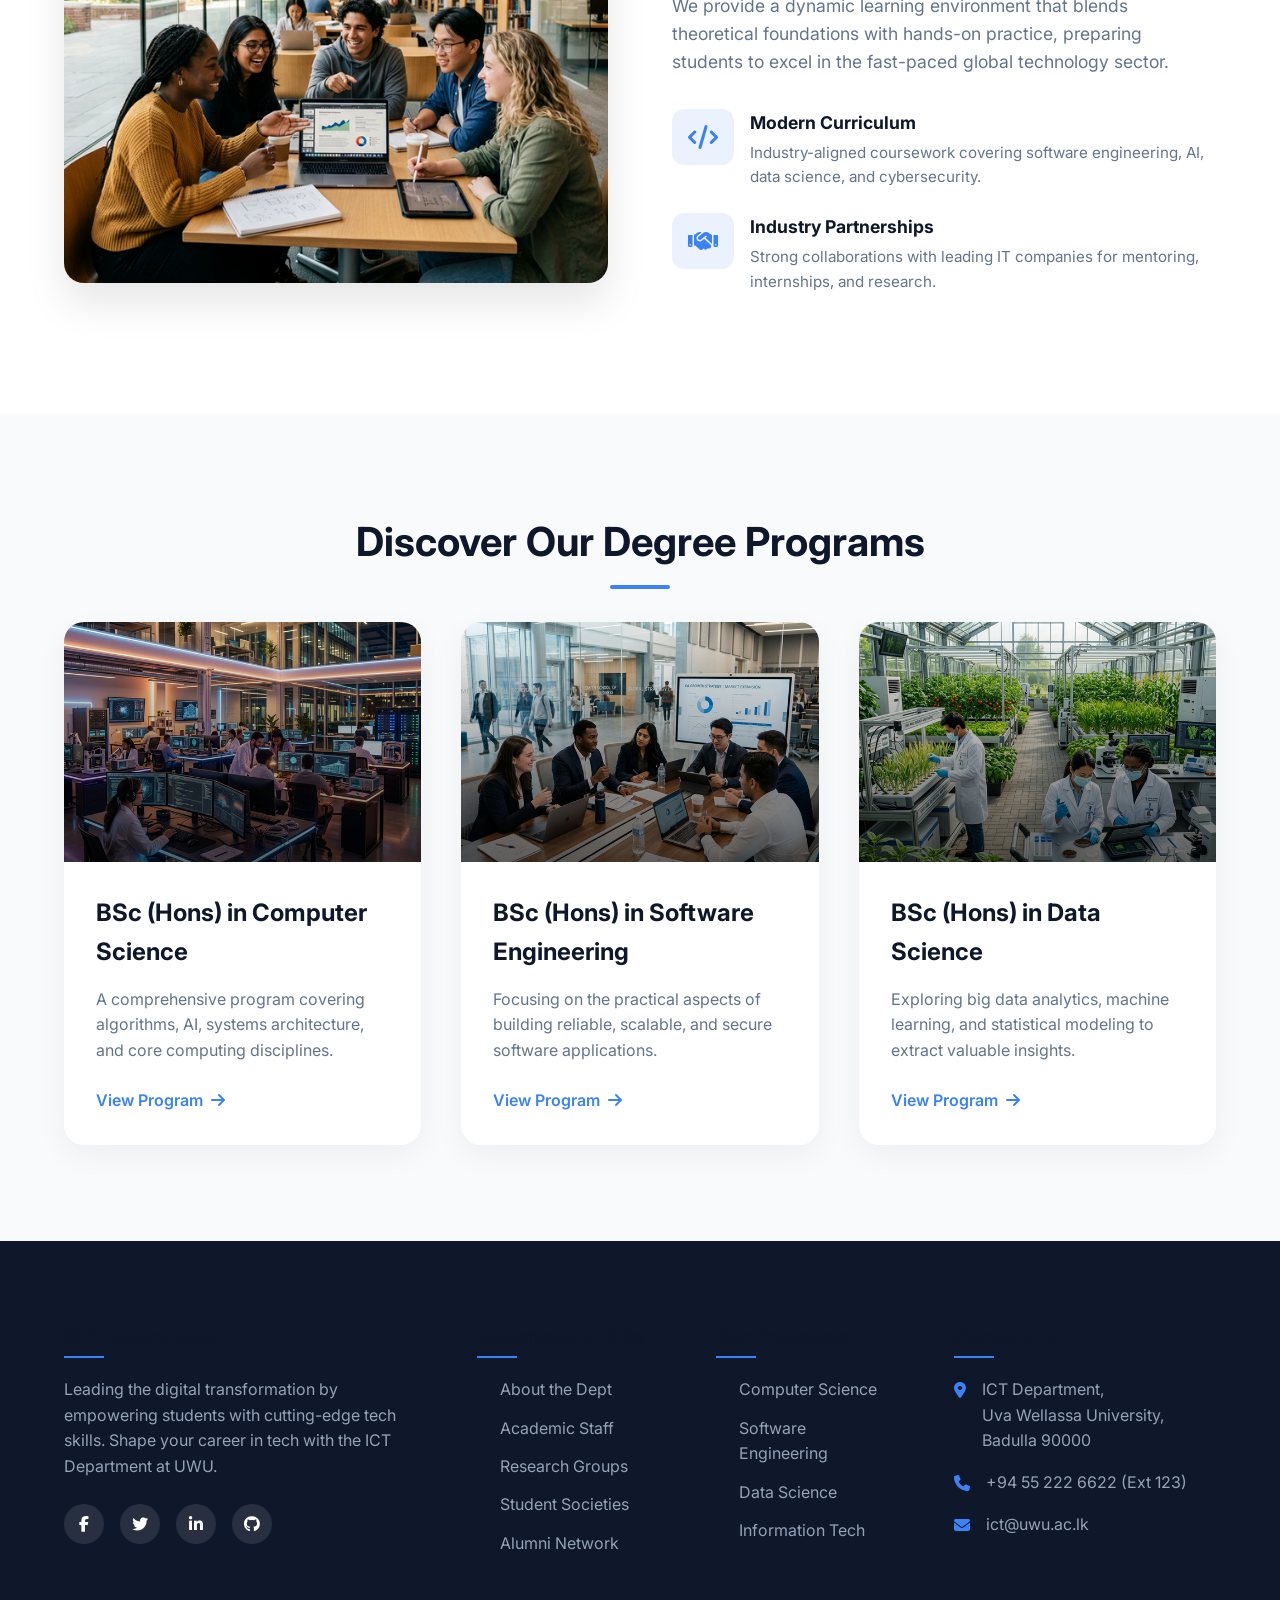
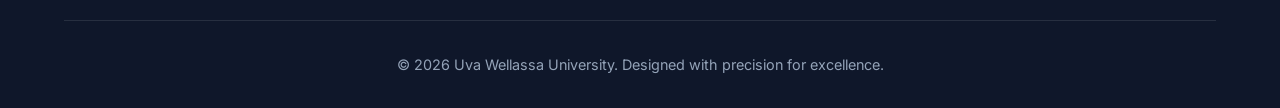
==== commit 7b8e2552: "docs: Update hero section title and subtitle text." ====
--- a/index.html
+++ b/index.html
@@ -50,9 +50,9 @@
     <section class="hero">
         <div class="hero-overlay"></div>
         <div class="hero-content">
-            <h1 class="hero-title">Empowering the Next Generation of Tech Innovators</h1>
-            <p class="hero-subtitle">The Department of Information & Communication Technology at Uva Wellassa University
-                offers cutting-edge programs in computer science, software engineering, and modern computing.</p>
+            <h1 class="hero-title">Uva Wellassa University ICT Department</h1>
+            <p class="hero-subtitle">The Center of Excellence for Information & Communication Technology. Empowering the
+                Next Generation of Tech Innovators through modern computing.</p>
             <div class="hero-buttons">
                 <a href="#academics" class="btn btn-primary">Discover Programs</a>
                 <a href="#" class="btn btn-outline">Take a Virtual Tour</a>
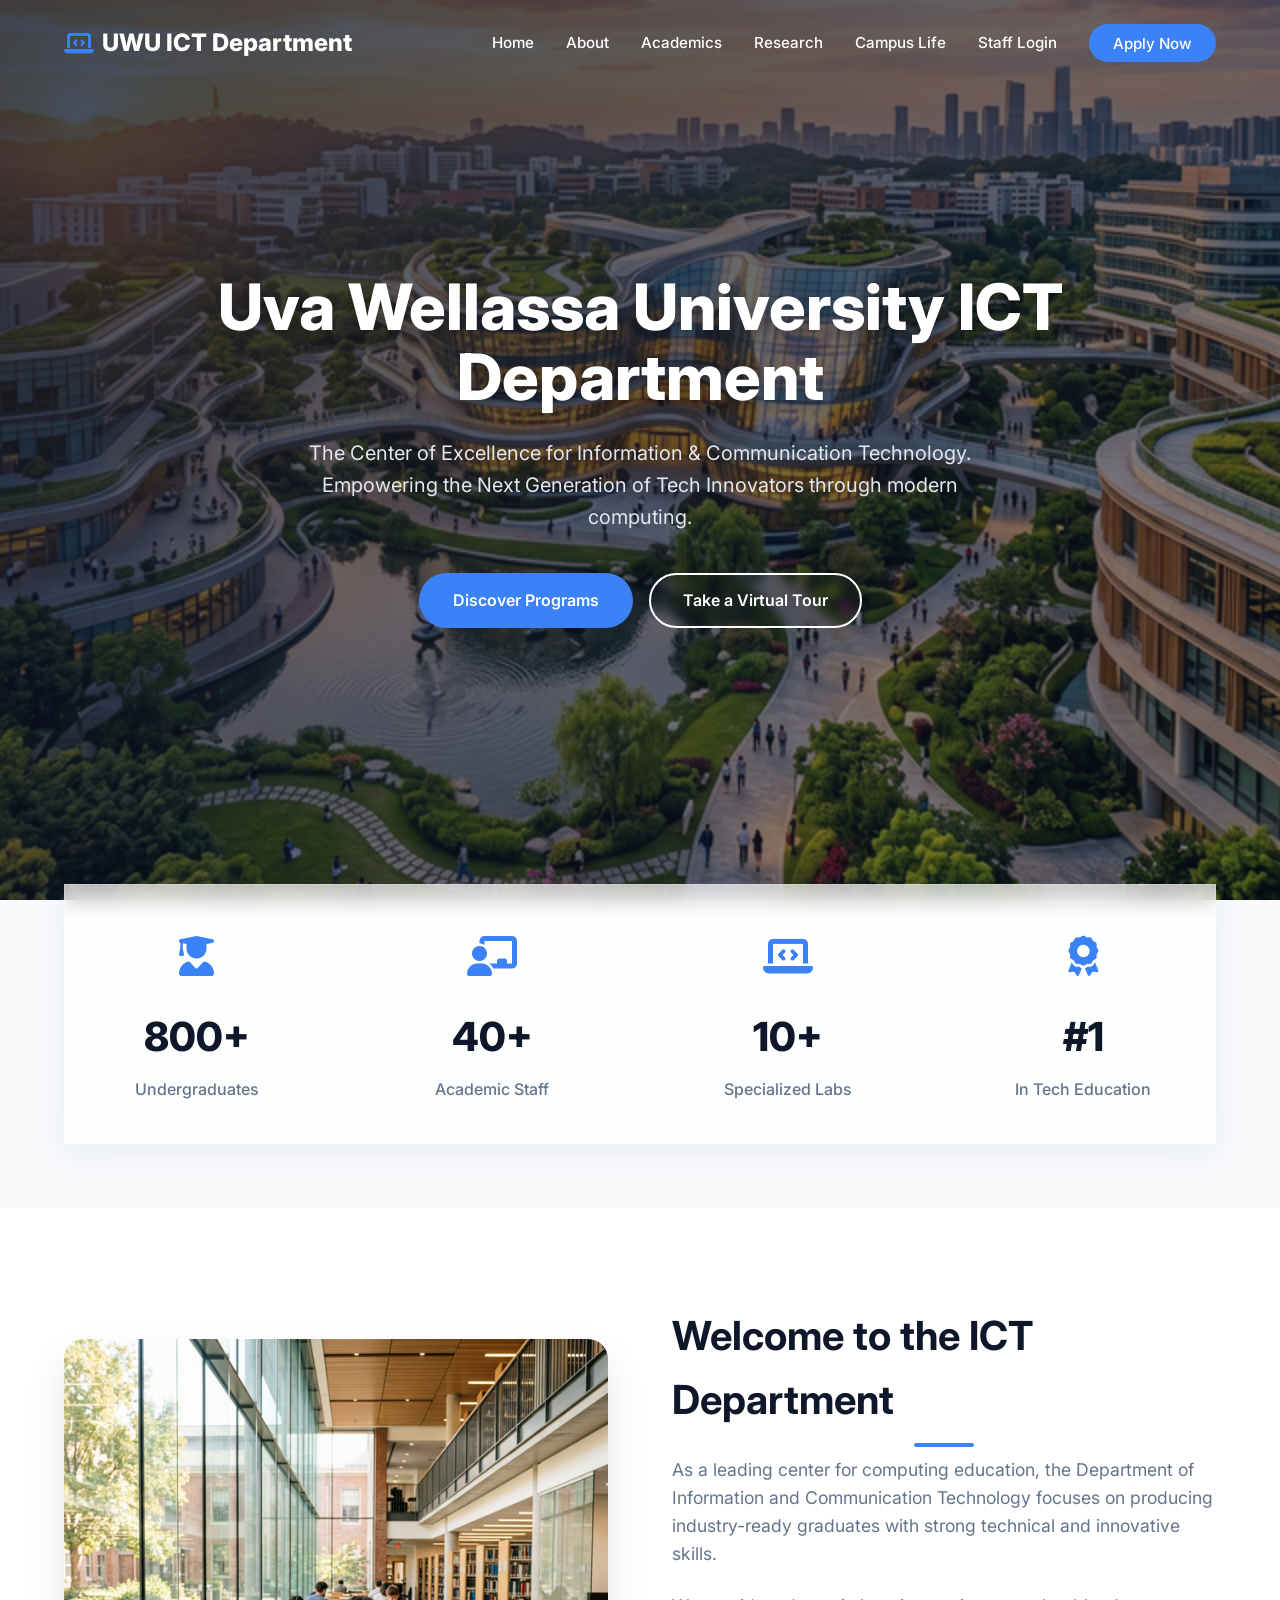
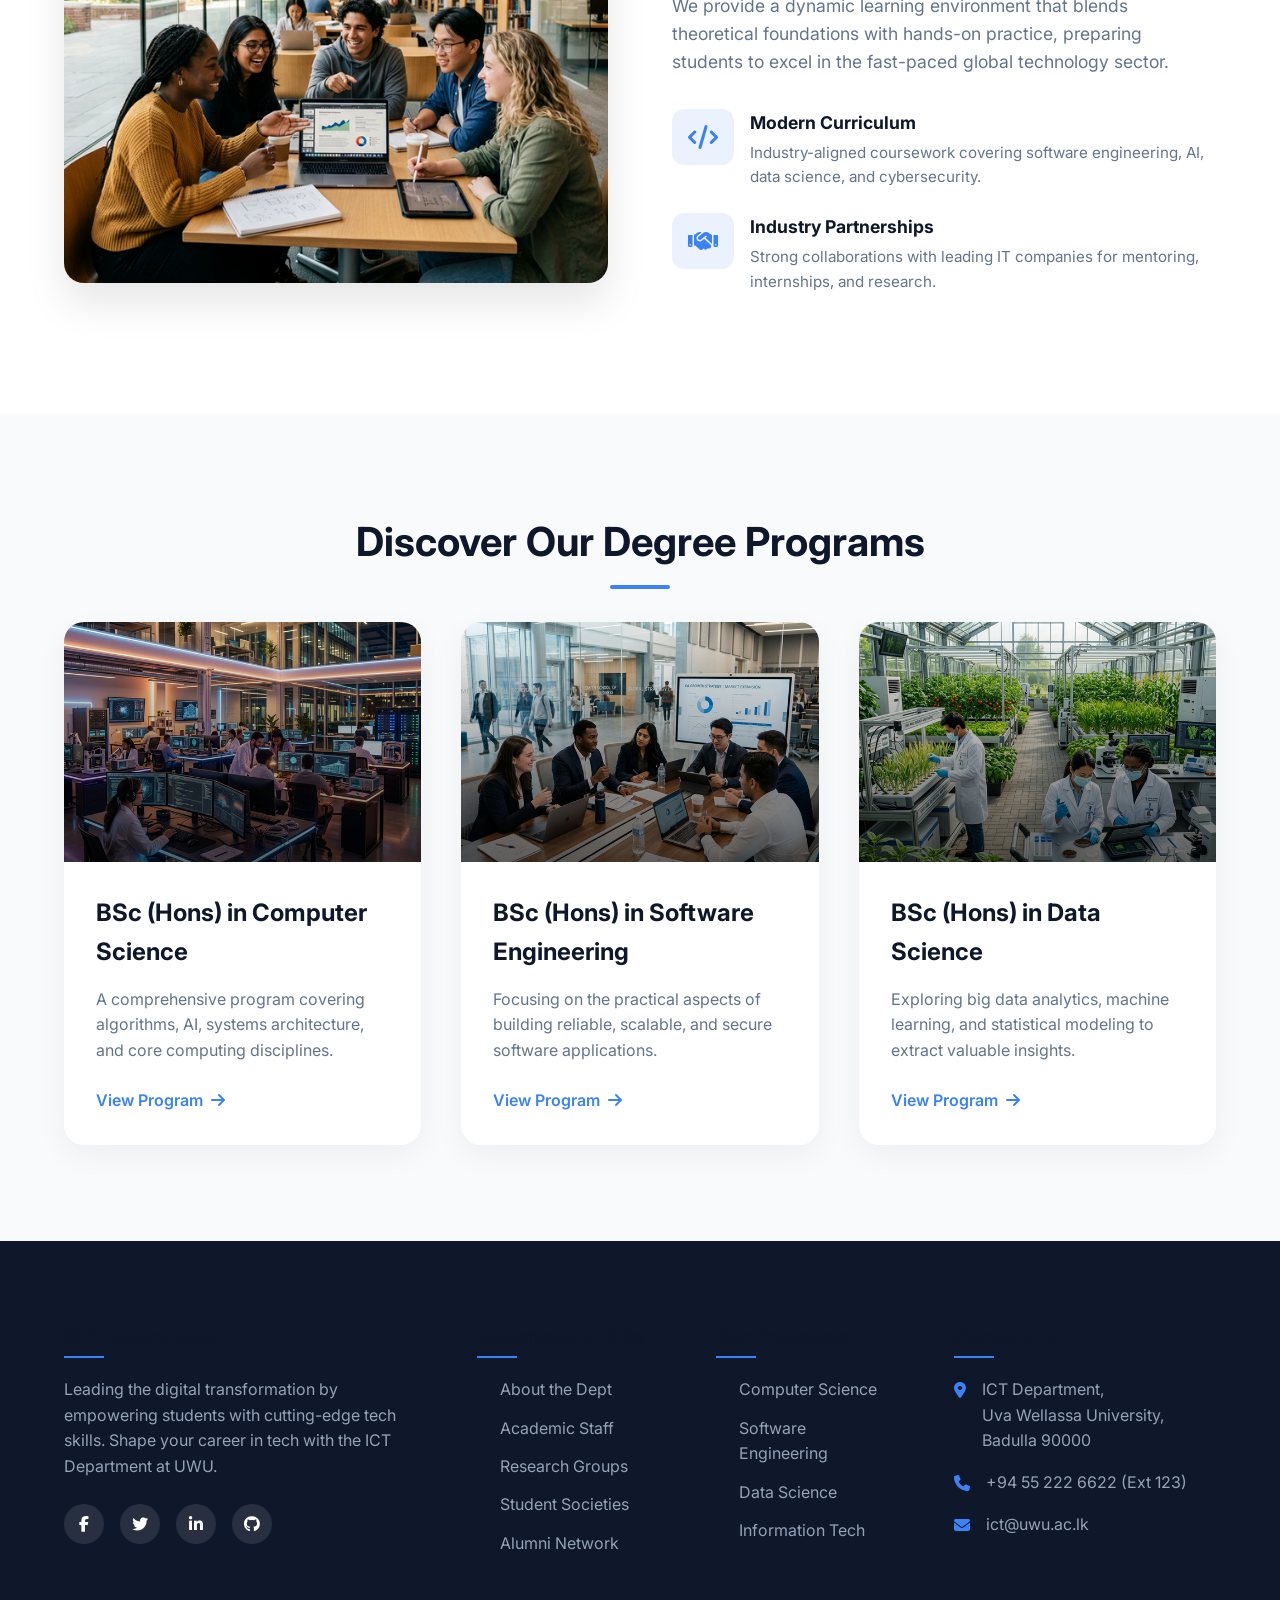
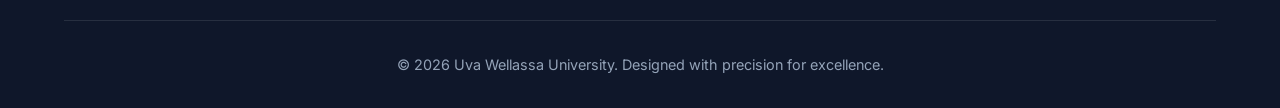
==== commit 35cfc760: "feat: Add a dedicated staff login page and link it from the main navigation menu." ====
--- a/index.html
+++ b/index.html
@@ -36,6 +36,7 @@
                     <li><a href="#academics">Academics</a></li>
                     <li><a href="#">Research</a></li>
                     <li><a href="#">Campus Life</a></li>
+                    <li><a href="staff/login.html">Staff Login</a></li>
                     <li><a href="#" class="cta-btn">Apply Now</a></li>
                 </ul>
             </nav>
